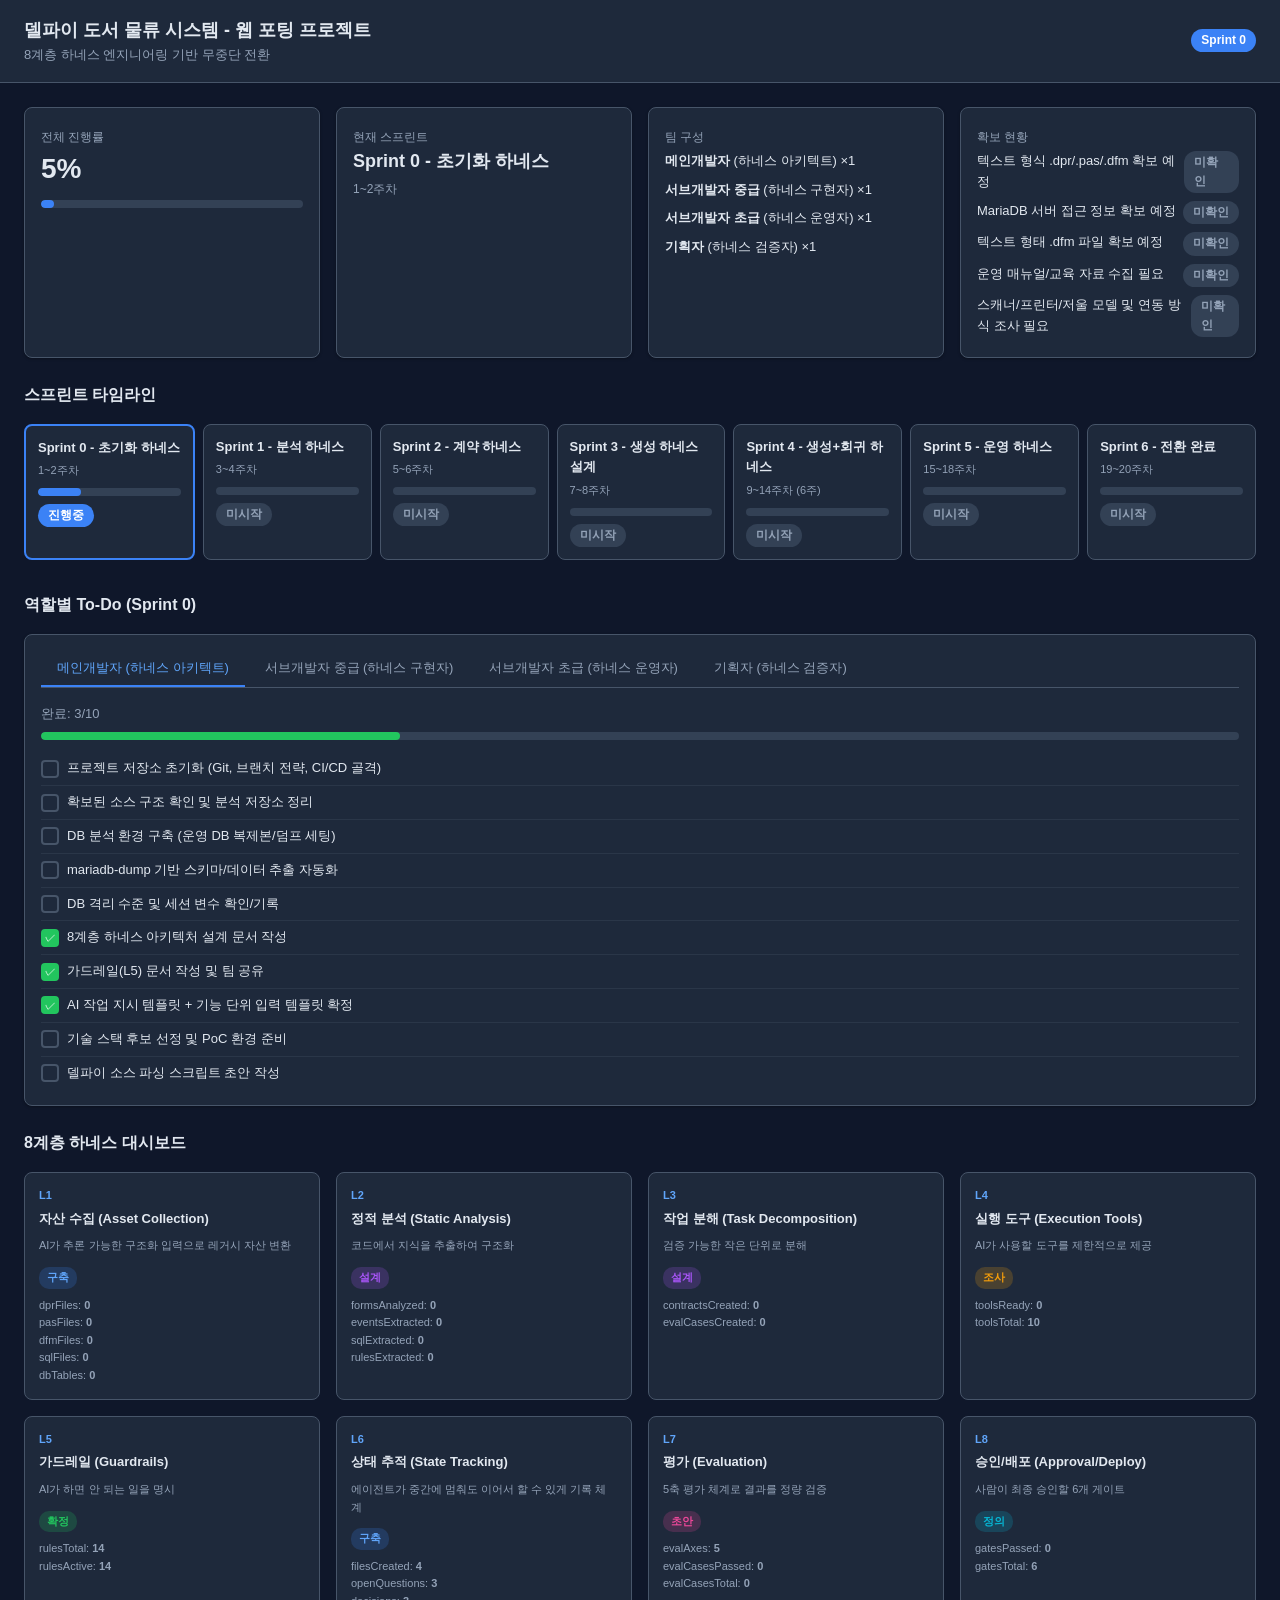
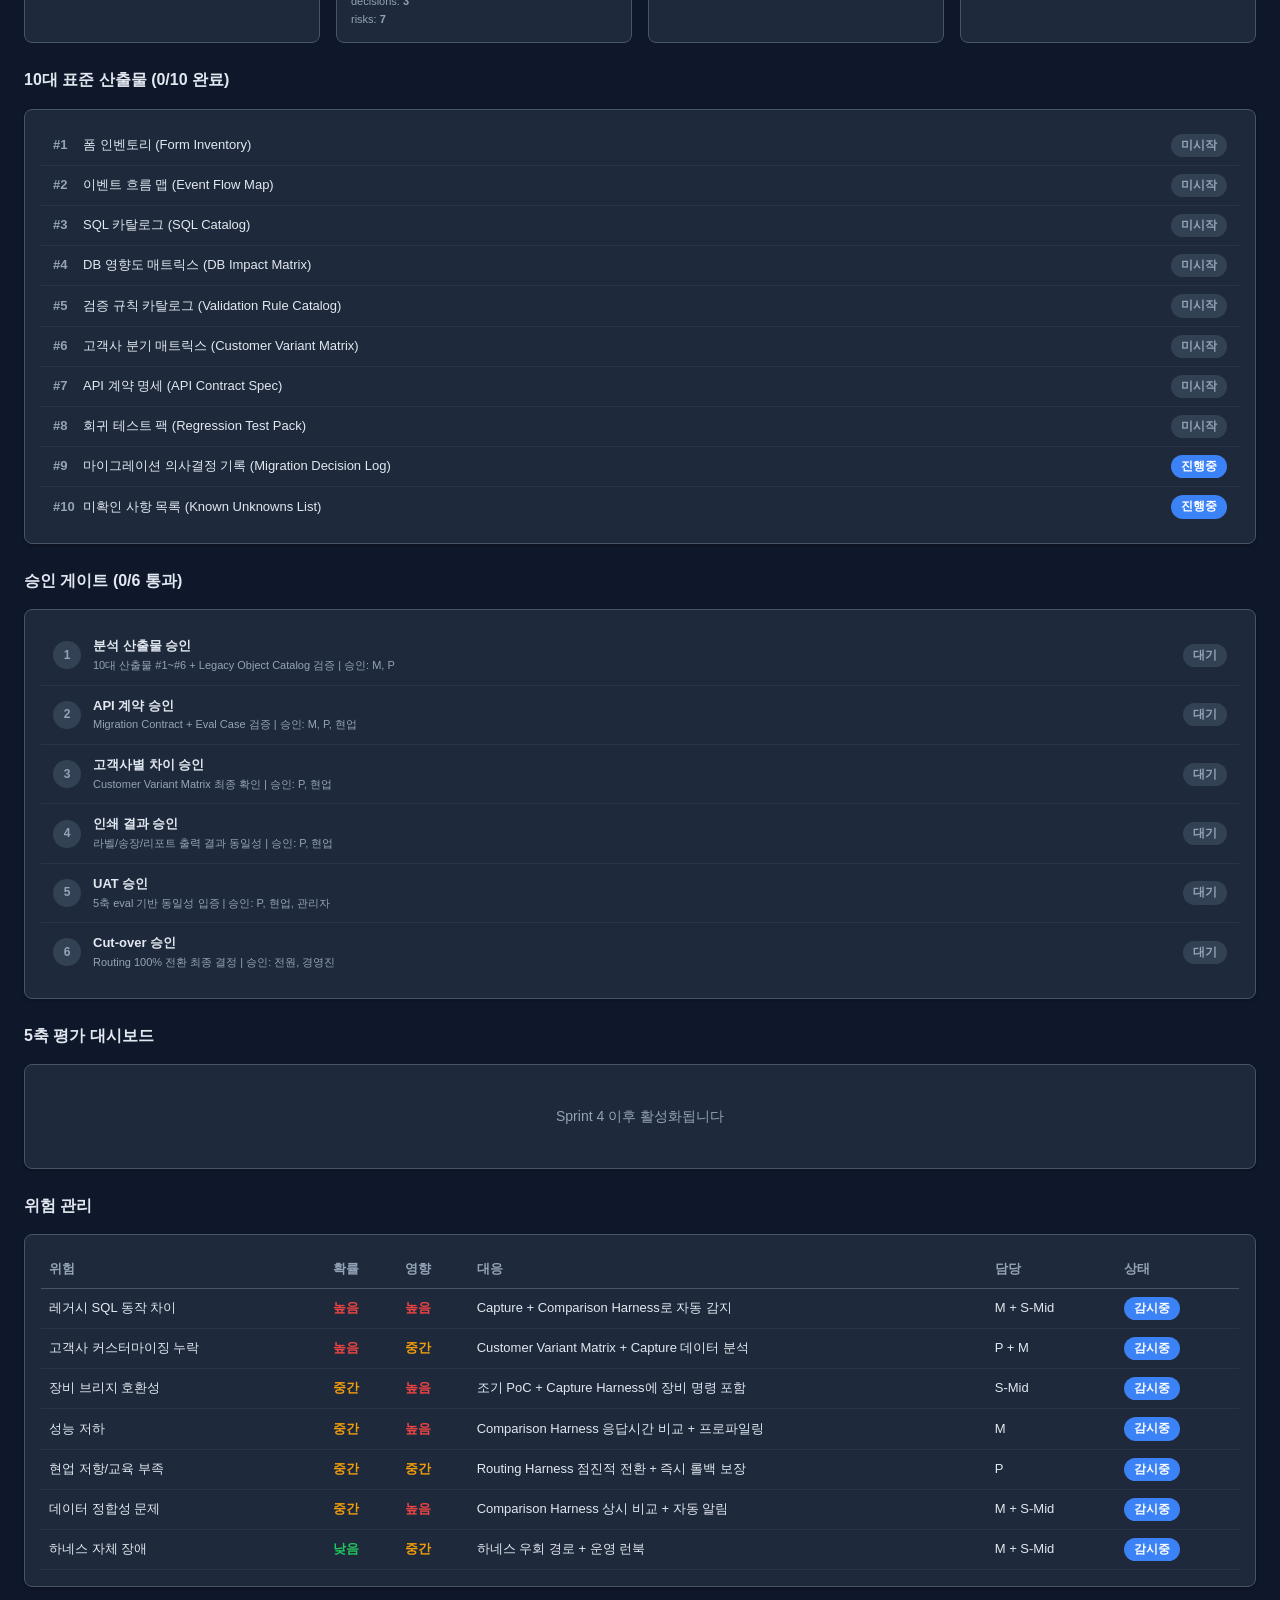
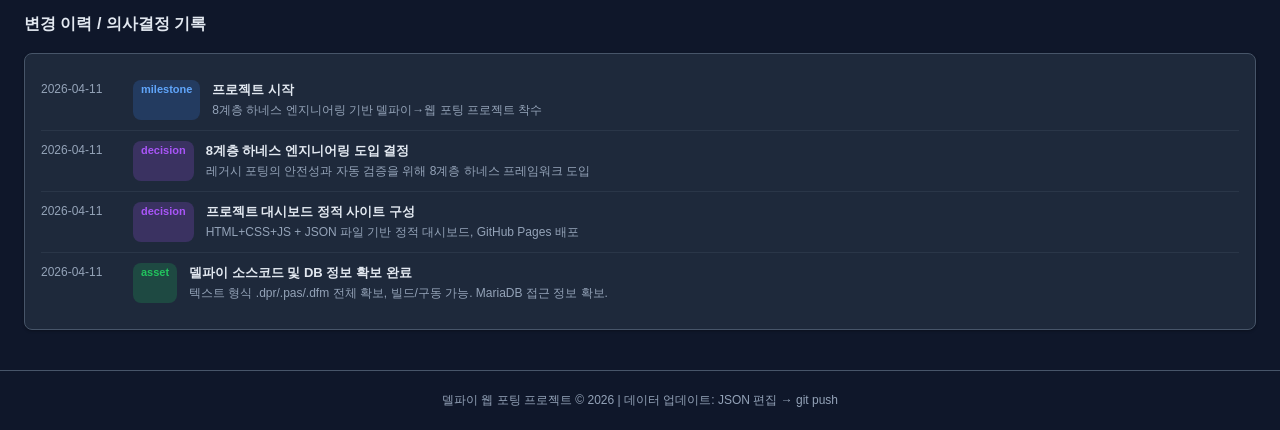
==== index.html @ 84dbacaa "Initial dashboard deployment" ====
<!DOCTYPE html>
<html lang="ko">
<head>
  <meta charset="UTF-8">
  <meta name="viewport" content="width=device-width, initial-scale=1.0">
  <title>델파이 웹 포팅 - 프로젝트 대시보드</title>
  <link rel="stylesheet" href="css/style.css">
</head>
<body>
  <header>
    <div class="container">
      <div>
        <h1>델파이 도서 물류 시스템 - 웹 포팅 프로젝트</h1>
        <div class="subtitle">8계층 하네스 엔지니어링 기반 무중단 전환</div>
      </div>
      <div class="badge badge-progress">Sprint 0</div>
    </div>
  </header>
  <main class="container">
    <div id="app">
      <div style="text-align:center;padding:60px;color:var(--text-muted)">데이터를 불러오는 중...</div>
    </div>
  </main>
  <footer>
    <div class="container">
      델파이 웹 포팅 프로젝트 &copy; 2026 | 데이터 업데이트: JSON 편집 &rarr; git push
    </div>
  </footer>
  <script src="js/app.js"></script>
</body>
</html>
---- css/style.css ----
:root {
  --bg: #0f172a;
  --surface: #1e293b;
  --surface-alt: #334155;
  --border: #475569;
  --text: #e2e8f0;
  --text-muted: #94a3b8;
  --primary: #3b82f6;
  --primary-light: #60a5fa;
  --success: #22c55e;
  --warning: #f59e0b;
  --danger: #ef4444;
  --info: #06b6d4;
  --purple: #a855f7;
  --pink: #ec4899;
  --radius: 8px;
  --shadow: 0 1px 3px rgba(0,0,0,.3);
}

* { margin: 0; padding: 0; box-sizing: border-box; }

body {
  font-family: -apple-system, BlinkMacSystemFont, 'Segoe UI', Roboto, 'Noto Sans KR', sans-serif;
  background: var(--bg);
  color: var(--text);
  line-height: 1.6;
}

.container { max-width: 1400px; margin: 0 auto; padding: 0 24px; }

header {
  background: var(--surface);
  border-bottom: 1px solid var(--border);
  padding: 16px 0;
  position: sticky;
  top: 0;
  z-index: 100;
}

header .container {
  display: flex;
  align-items: center;
  justify-content: space-between;
}

header h1 { font-size: 18px; font-weight: 600; }
header .subtitle { color: var(--text-muted); font-size: 13px; }

.badge {
  display: inline-block;
  padding: 2px 10px;
  border-radius: 12px;
  font-size: 12px;
  font-weight: 600;
}
.badge-progress { background: var(--primary); color: #fff; }
.badge-done { background: var(--success); color: #fff; }
.badge-wait { background: var(--surface-alt); color: var(--text-muted); }
.badge-danger { background: var(--danger); color: #fff; }

.section {
  margin: 24px 0;
}

.section-title {
  font-size: 16px;
  font-weight: 600;
  margin-bottom: 16px;
  display: flex;
  align-items: center;
  gap: 8px;
}

.section-title .icon {
  width: 20px;
  height: 20px;
  border-radius: 4px;
  display: flex;
  align-items: center;
  justify-content: center;
  font-size: 12px;
}

.grid { display: grid; gap: 16px; }
.grid-2 { grid-template-columns: repeat(2, 1fr); }
.grid-3 { grid-template-columns: repeat(3, 1fr); }
.grid-4 { grid-template-columns: repeat(4, 1fr); }

@media (max-width: 1024px) {
  .grid-4 { grid-template-columns: repeat(2, 1fr); }
  .grid-3 { grid-template-columns: repeat(2, 1fr); }
}
@media (max-width: 640px) {
  .grid-4, .grid-3, .grid-2 { grid-template-columns: 1fr; }
}

.card {
  background: var(--surface);
  border: 1px solid var(--border);
  border-radius: var(--radius);
  padding: 16px;
  box-shadow: var(--shadow);
}

.card-header {
  display: flex;
  justify-content: space-between;
  align-items: center;
  margin-bottom: 12px;
}

.card-title { font-size: 14px; font-weight: 600; }
.card-value { font-size: 28px; font-weight: 700; }
.card-label { font-size: 12px; color: var(--text-muted); margin-top: 4px; }

.progress-bar {
  width: 100%;
  height: 8px;
  background: var(--surface-alt);
  border-radius: 4px;
  overflow: hidden;
  margin-top: 8px;
}

.progress-bar .fill {
  height: 100%;
  border-radius: 4px;
  transition: width .3s ease;
}

.progress-bar .fill-primary { background: var(--primary); }
.progress-bar .fill-success { background: var(--success); }
.progress-bar .fill-warning { background: var(--warning); }

/* Sprint Timeline */
.timeline {
  display: flex;
  gap: 8px;
  overflow-x: auto;
  padding-bottom: 8px;
}

.timeline-item {
  flex: 1;
  min-width: 160px;
  background: var(--surface);
  border: 1px solid var(--border);
  border-radius: var(--radius);
  padding: 12px;
  cursor: pointer;
  transition: border-color .2s;
}

.timeline-item:hover { border-color: var(--primary); }
.timeline-item.active { border-color: var(--primary); border-width: 2px; }
.timeline-item.completed { border-color: var(--success); }

.timeline-item .sprint-name { font-size: 13px; font-weight: 600; margin-bottom: 4px; }
.timeline-item .sprint-weeks { font-size: 11px; color: var(--text-muted); }
.timeline-item .sprint-status { font-size: 11px; margin-top: 8px; }

/* Tabs */
.tabs {
  display: flex;
  gap: 4px;
  margin-bottom: 16px;
  border-bottom: 1px solid var(--border);
}

.tab {
  padding: 8px 16px;
  font-size: 13px;
  color: var(--text-muted);
  cursor: pointer;
  border-bottom: 2px solid transparent;
  transition: all .2s;
  background: none;
  border-top: none;
  border-left: none;
  border-right: none;
}

.tab:hover { color: var(--text); }
.tab.active { color: var(--primary-light); border-bottom-color: var(--primary); }

/* Checklist */
.checklist { list-style: none; }

.checklist li {
  display: flex;
  align-items: center;
  gap: 8px;
  padding: 6px 0;
  font-size: 13px;
  border-bottom: 1px solid rgba(71,85,105,.3);
}

.checklist li:last-child { border-bottom: none; }

.check-icon {
  width: 18px;
  height: 18px;
  border-radius: 4px;
  border: 2px solid var(--border);
  display: flex;
  align-items: center;
  justify-content: center;
  flex-shrink: 0;
  font-size: 11px;
}

.check-icon.done {
  background: var(--success);
  border-color: var(--success);
  color: #fff;
}

/* Harness Cards */
.harness-card {
  background: var(--surface);
  border: 1px solid var(--border);
  border-radius: var(--radius);
  padding: 14px;
}

.harness-card .layer-id {
  font-size: 11px;
  font-weight: 700;
  color: var(--primary-light);
  margin-bottom: 4px;
}

.harness-card .layer-name {
  font-size: 13px;
  font-weight: 600;
  margin-bottom: 8px;
}

.harness-card .layer-desc {
  font-size: 11px;
  color: var(--text-muted);
  margin-bottom: 8px;
}

.maturity-badge {
  display: inline-block;
  padding: 2px 8px;
  border-radius: 10px;
  font-size: 11px;
  font-weight: 600;
}

.maturity-설계 { background: rgba(168,85,247,.2); color: var(--purple); }
.maturity-조사 { background: rgba(245,158,11,.2); color: var(--warning); }
.maturity-구축 { background: rgba(59,130,246,.2); color: var(--primary-light); }
.maturity-확정 { background: rgba(34,197,94,.2); color: var(--success); }
.maturity-초안 { background: rgba(236,72,153,.2); color: var(--pink); }
.maturity-정의 { background: rgba(6,182,212,.2); color: var(--info); }
.maturity-세팅 { background: rgba(245,158,11,.2); color: var(--warning); }
.maturity-운영 { background: rgba(34,197,94,.2); color: var(--success); }
.maturity-완료 { background: rgba(34,197,94,.3); color: var(--success); }

/* Deliverables */
.deliverable-item {
  display: flex;
  align-items: center;
  justify-content: space-between;
  padding: 8px 12px;
  border-bottom: 1px solid rgba(71,85,105,.3);
  font-size: 13px;
}

.deliverable-item:last-child { border-bottom: none; }
.deliverable-num { color: var(--text-muted); font-weight: 600; width: 30px; }
.deliverable-name { flex: 1; }
.deliverable-status { font-size: 11px; }

/* Approval Gates */
.gate-item {
  display: flex;
  align-items: center;
  gap: 12px;
  padding: 10px 12px;
  border-bottom: 1px solid rgba(71,85,105,.3);
}

.gate-item:last-child { border-bottom: none; }

.gate-num {
  width: 28px;
  height: 28px;
  border-radius: 50%;
  display: flex;
  align-items: center;
  justify-content: center;
  font-size: 12px;
  font-weight: 700;
  flex-shrink: 0;
}

.gate-wait { background: var(--surface-alt); color: var(--text-muted); }
.gate-pass { background: var(--success); color: #fff; }
.gate-fail { background: var(--danger); color: #fff; }

.gate-info { flex: 1; }
.gate-name { font-size: 13px; font-weight: 600; }
.gate-desc { font-size: 11px; color: var(--text-muted); }

/* Risk Table */
.risk-table { width: 100%; border-collapse: collapse; font-size: 13px; }
.risk-table th { text-align: left; padding: 8px; color: var(--text-muted); font-weight: 600; border-bottom: 1px solid var(--border); }
.risk-table td { padding: 8px; border-bottom: 1px solid rgba(71,85,105,.3); }

.risk-high { color: var(--danger); font-weight: 600; }
.risk-mid { color: var(--warning); font-weight: 600; }
.risk-low { color: var(--success); font-weight: 600; }

/* Eval Dashboard */
.eval-inactive {
  text-align: center;
  padding: 40px;
  color: var(--text-muted);
  font-size: 14px;
}

.eval-grid {
  display: grid;
  grid-template-columns: repeat(5, 1fr);
  gap: 12px;
}

@media (max-width: 768px) {
  .eval-grid { grid-template-columns: repeat(2, 1fr); }
}

.eval-card {
  text-align: center;
  padding: 16px;
  background: var(--surface);
  border: 1px solid var(--border);
  border-radius: var(--radius);
}

.eval-card .eval-value { font-size: 24px; font-weight: 700; margin: 8px 0; }

/* Timeline Log */
.log-item {
  display: flex;
  gap: 12px;
  padding: 10px 0;
  border-bottom: 1px solid rgba(71,85,105,.3);
}

.log-item:last-child { border-bottom: none; }

.log-date {
  font-size: 12px;
  color: var(--text-muted);
  white-space: nowrap;
  width: 80px;
  flex-shrink: 0;
}

.log-type {
  font-size: 11px;
  padding: 1px 8px;
  border-radius: 8px;
  font-weight: 600;
  flex-shrink: 0;
}

.log-type-milestone { background: rgba(59,130,246,.2); color: var(--primary-light); }
.log-type-decision { background: rgba(168,85,247,.2); color: var(--purple); }
.log-type-asset { background: rgba(34,197,94,.2); color: var(--success); }

.log-content { font-size: 13px; }
.log-title { font-weight: 600; }
.log-desc { color: var(--text-muted); font-size: 12px; }

footer {
  margin-top: 40px;
  padding: 20px 0;
  border-top: 1px solid var(--border);
  text-align: center;
  color: var(--text-muted);
  font-size: 12px;
}
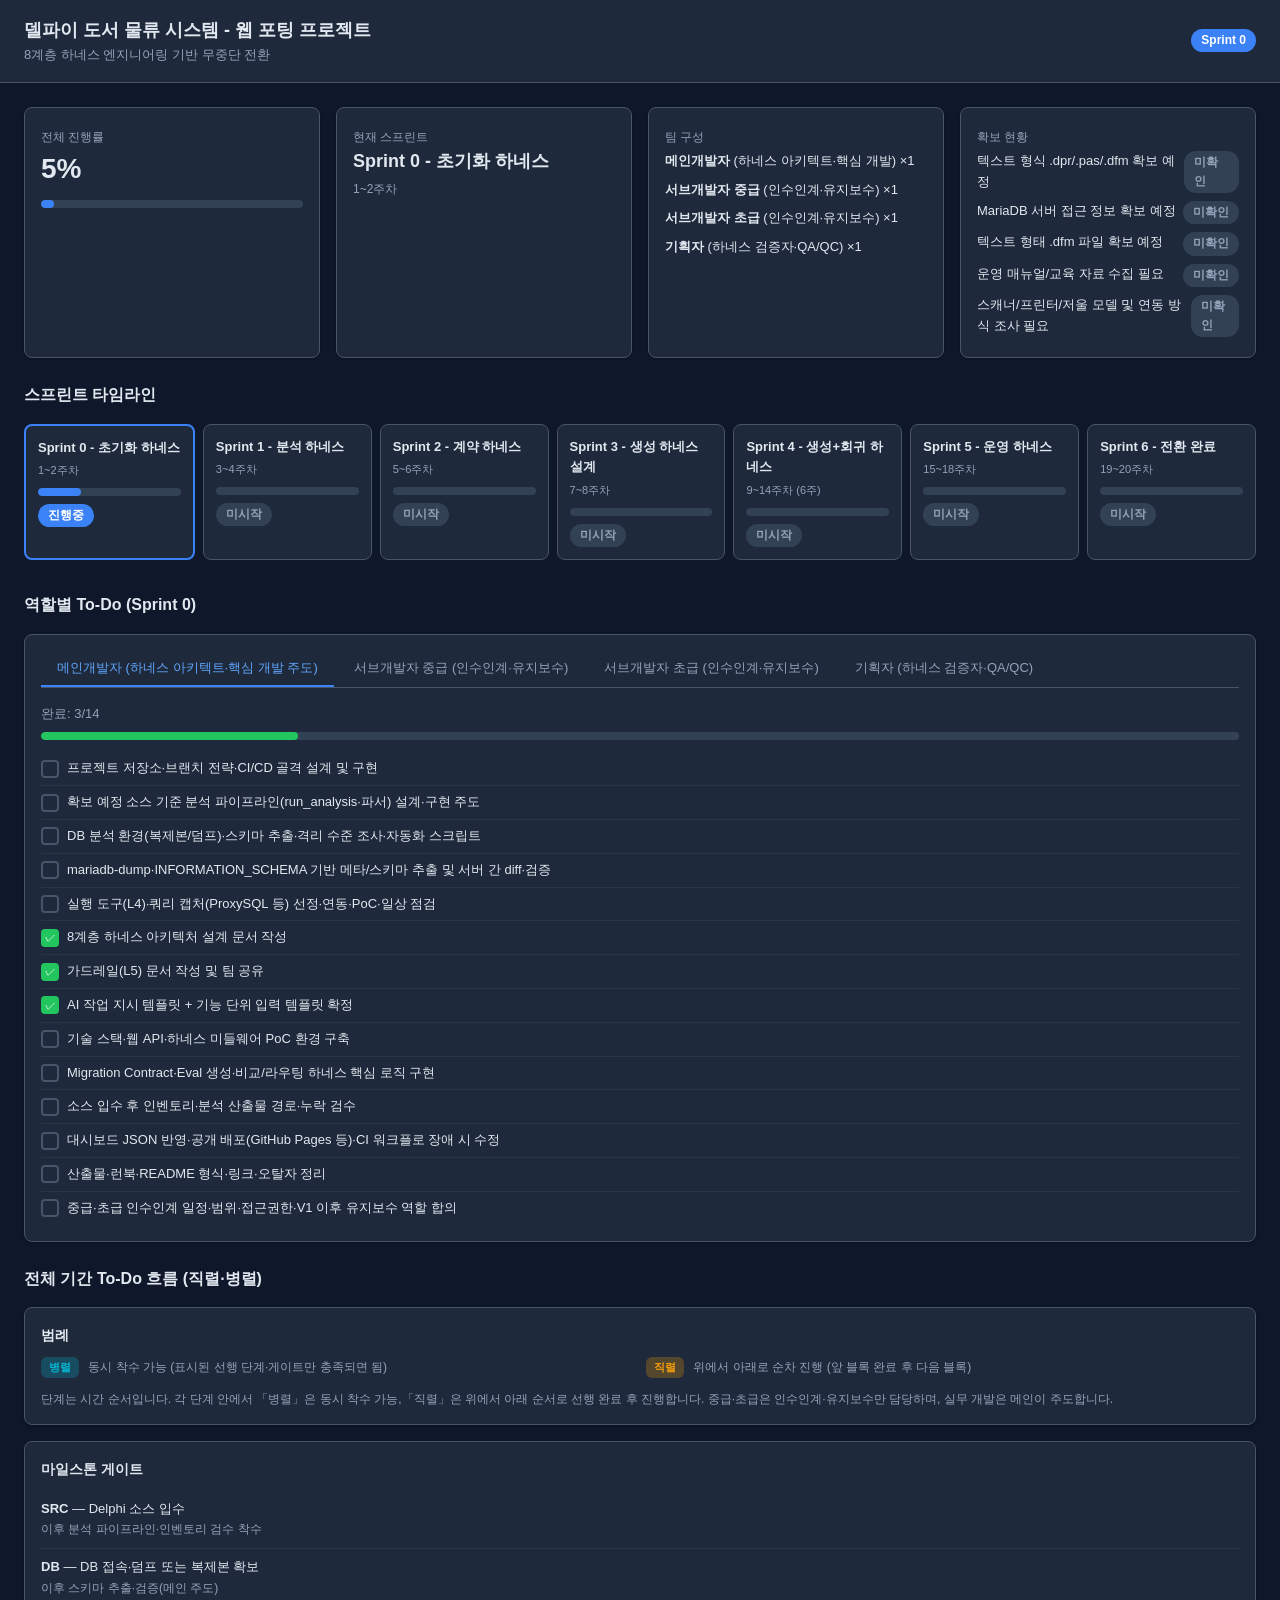
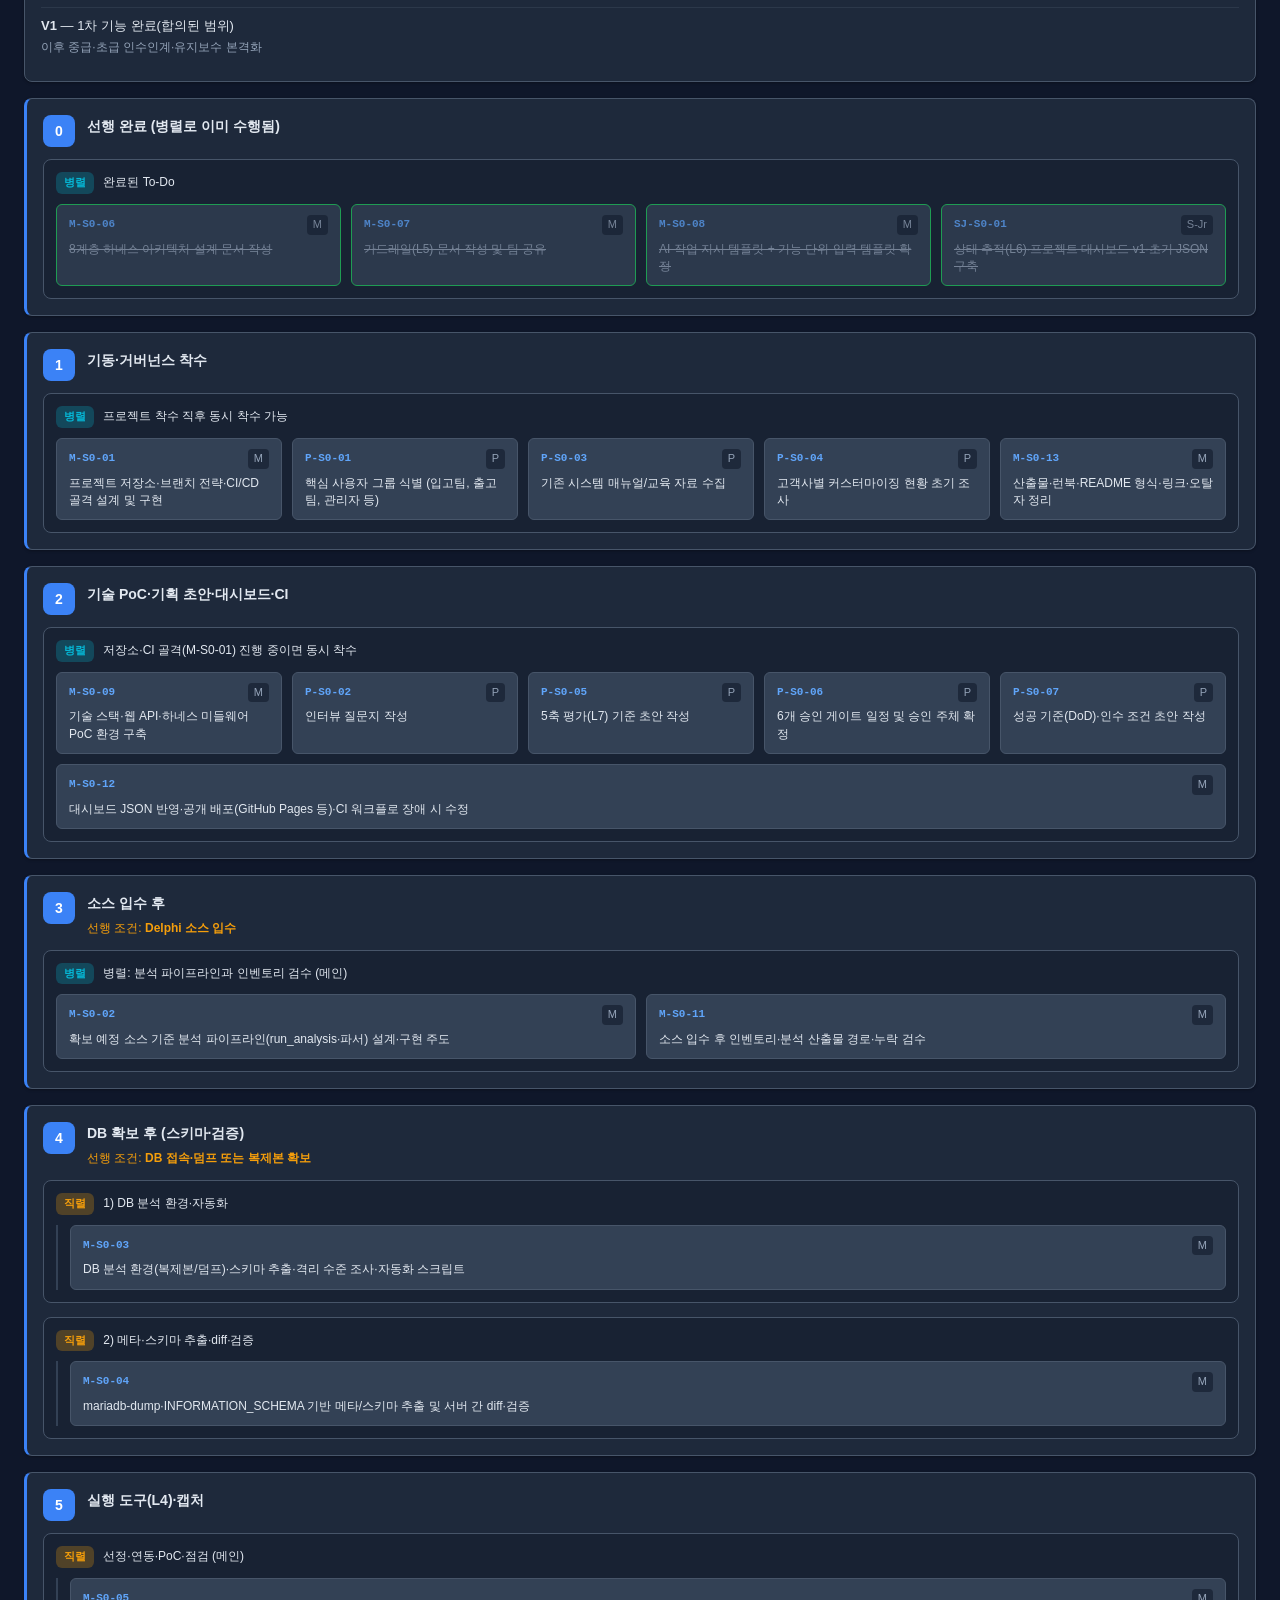
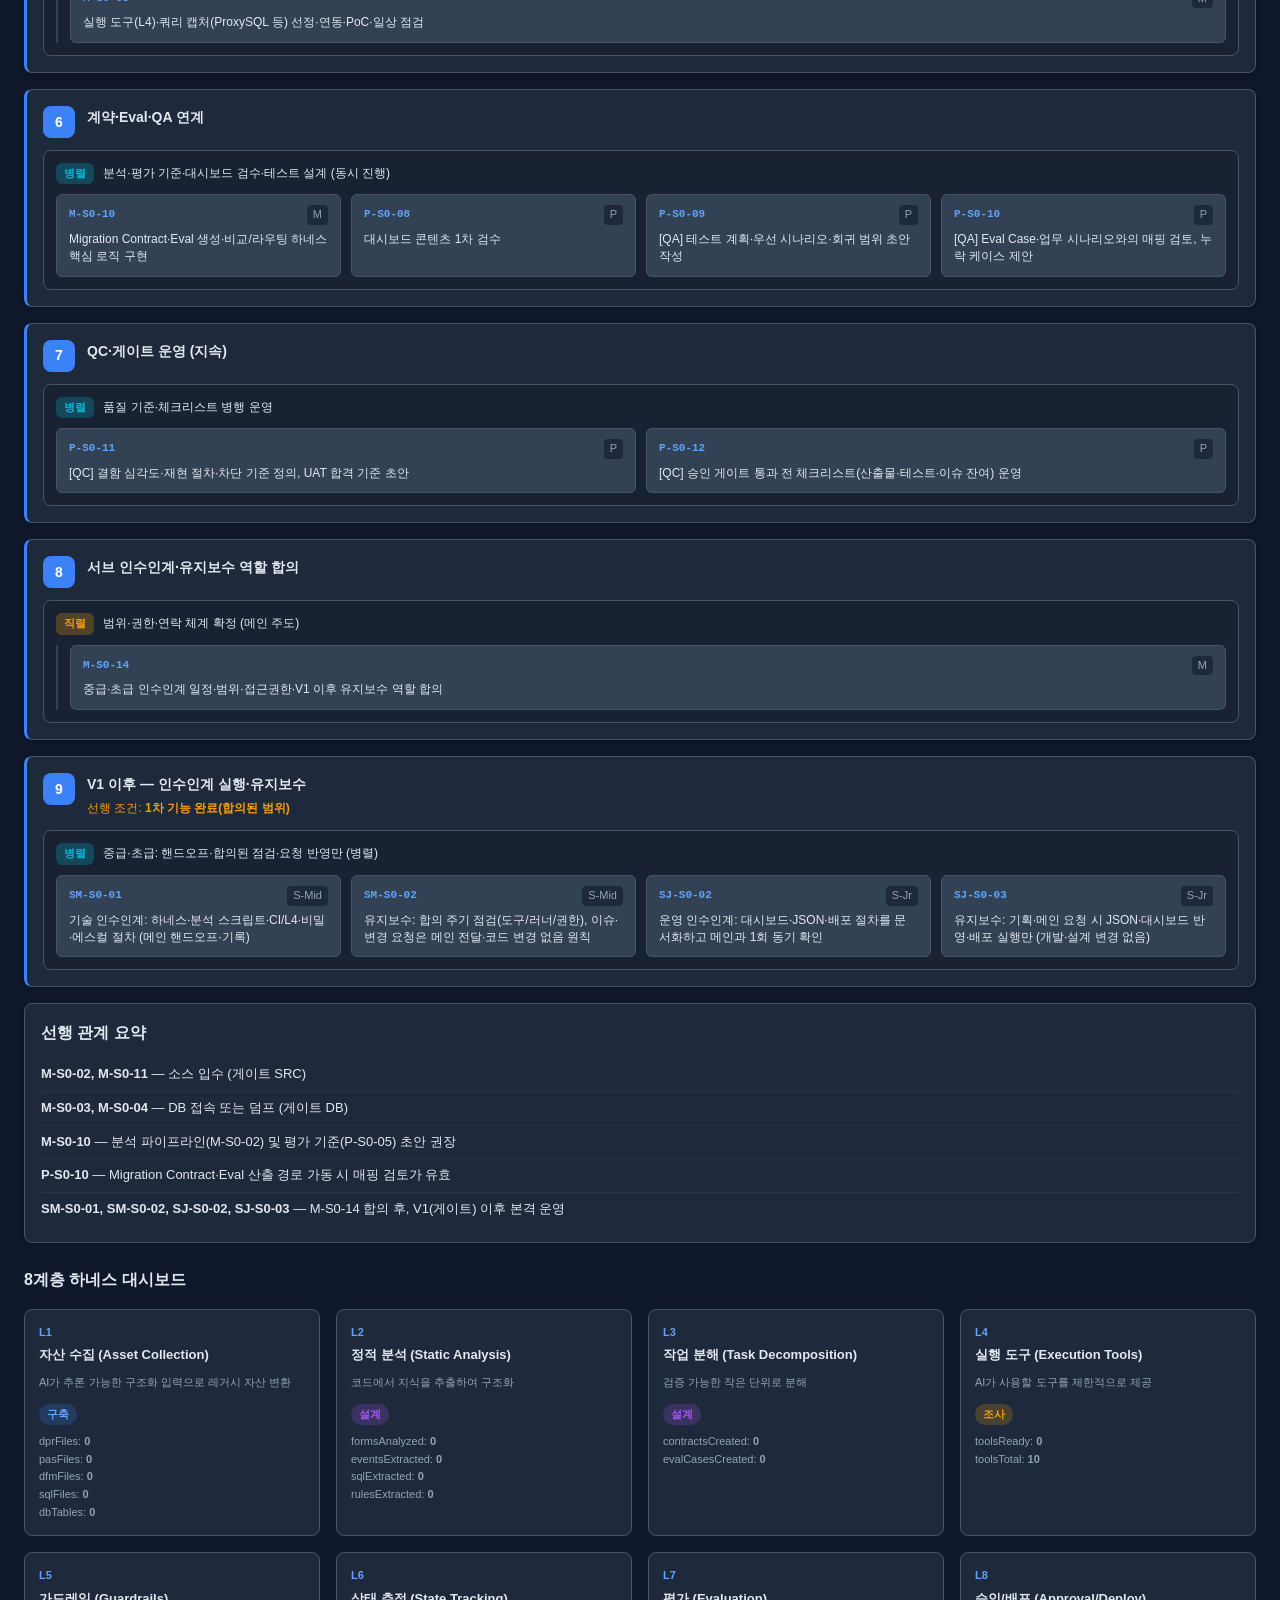
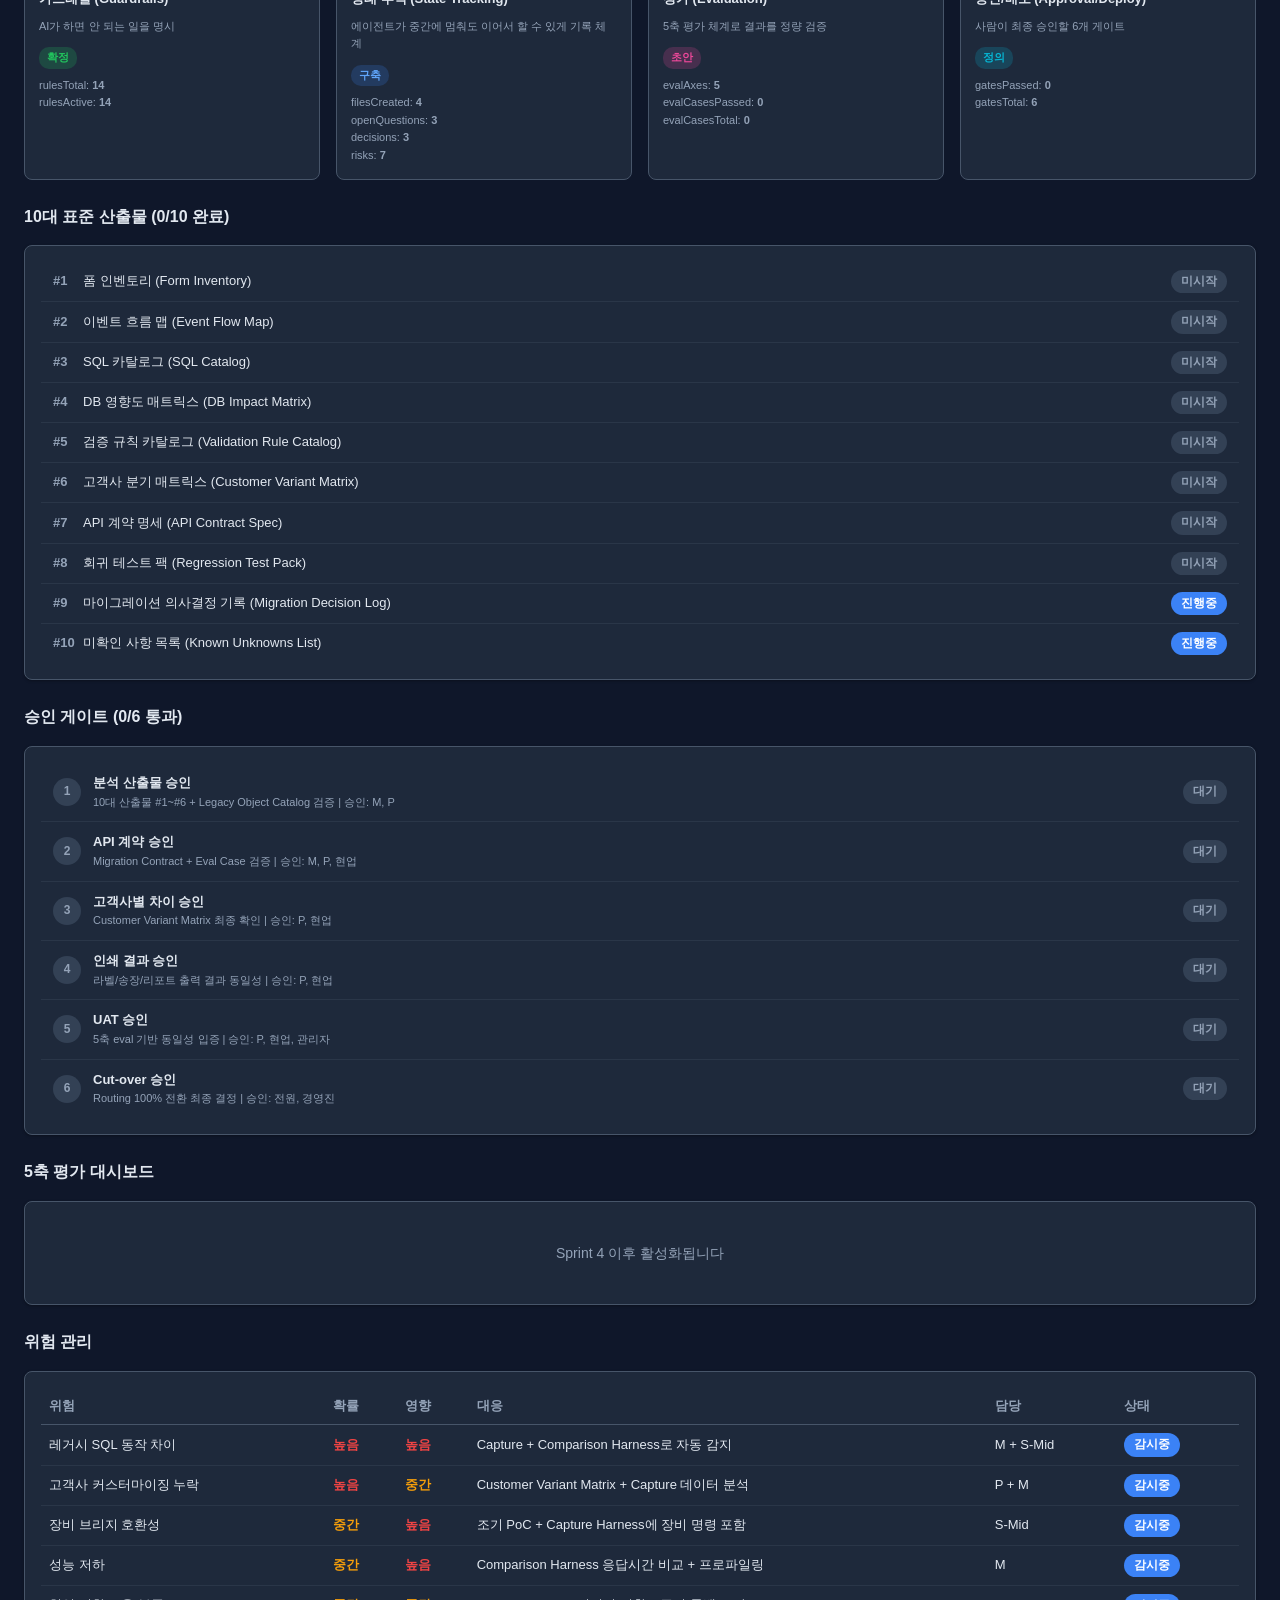
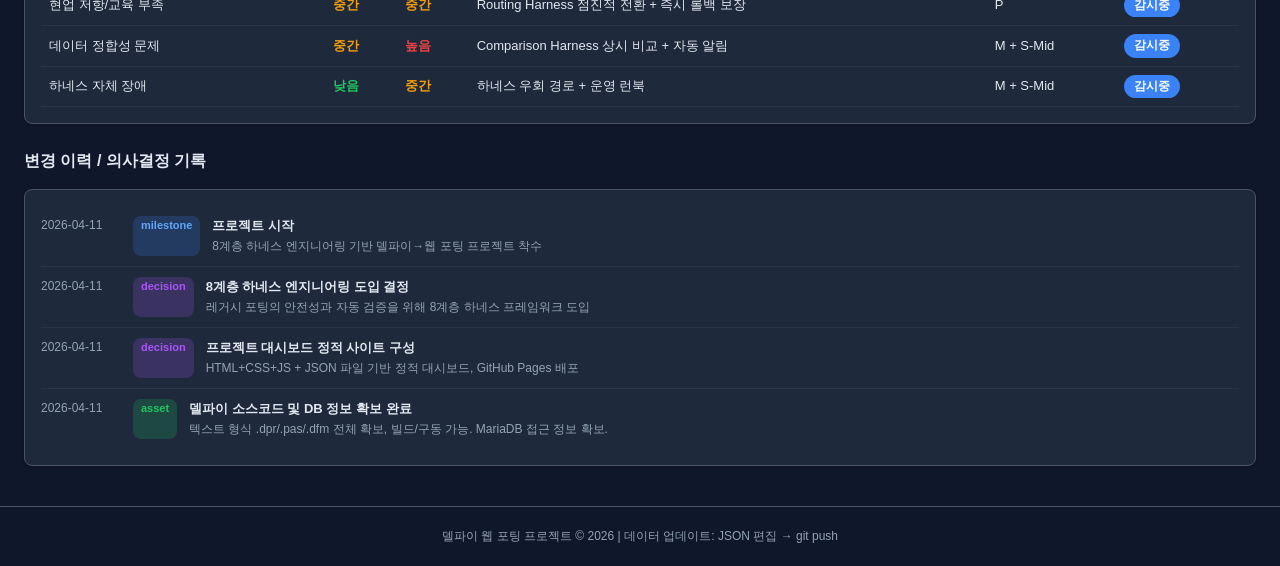
==== commit 0c0486a3: "Dashboard update: 2026-04-13 10:32:12" ====
--- a/index.html
+++ b/index.html
@@ -4,6 +4,17 @@
   <meta charset="UTF-8">
   <meta name="viewport" content="width=device-width, initial-scale=1.0">
   <title>델파이 웹 포팅 - 프로젝트 대시보드</title>
+  <script>
+  (function () {
+    var p = location.pathname;
+    if (/\/[^/]+\.html?$/i.test(p)) p = p.replace(/\/[^/]+$/, '/');
+    else if (!p.endsWith('/')) p += '/';
+    var b = document.createElement('base');
+    b.href = location.origin + p;
+    var cur = document.currentScript;
+    cur.parentNode.insertBefore(b, cur.nextSibling);
+  })();
+  </script>
   <link rel="stylesheet" href="css/style.css">
 </head>
 <body>
--- a/css/style.css
+++ b/css/style.css
@@ -385,3 +385,116 @@
   color: var(--text-muted);
   font-size: 12px;
 }
+
+/* 전체 To-Do 흐름 (직렬·병렬) */
+.flow-legend { margin-bottom: 16px; }
+.flow-legend-title { font-weight: 600; margin-bottom: 10px; font-size: 14px; }
+.flow-legend-grid {
+  display: grid;
+  grid-template-columns: repeat(2, 1fr);
+  gap: 12px;
+  font-size: 12px;
+  color: var(--text-muted);
+}
+@media (max-width: 768px) {
+  .flow-legend-grid { grid-template-columns: 1fr; }
+}
+.flow-desc { margin-top: 12px; font-size: 12px; color: var(--text-muted); line-height: 1.5; }
+
+.flow-badge {
+  display: inline-block;
+  padding: 2px 8px;
+  border-radius: 6px;
+  font-size: 11px;
+  font-weight: 700;
+  margin-right: 6px;
+  vertical-align: middle;
+}
+.flow-badge-parallel { background: rgba(6,182,212,.25); color: var(--info); }
+.flow-badge-serial { background: rgba(245,158,11,.25); color: var(--warning); }
+
+.flow-gates { margin-bottom: 16px; }
+.flow-gates-title { font-weight: 600; margin-bottom: 10px; font-size: 14px; }
+.flow-gates-list { list-style: none; font-size: 13px; }
+.flow-gates-list li { padding: 8px 0; border-bottom: 1px solid rgba(71,85,105,.35); }
+.flow-gates-list li:last-child { border-bottom: none; }
+.flow-gate-note { font-size: 12px; color: var(--text-muted); }
+
+.flow-timeline { display: flex; flex-direction: column; gap: 16px; }
+
+.flow-phase { border-left: 3px solid var(--primary); }
+.flow-phase-head {
+  display: flex;
+  gap: 12px;
+  align-items: flex-start;
+  margin-bottom: 12px;
+}
+.flow-phase-order {
+  flex-shrink: 0;
+  width: 32px;
+  height: 32px;
+  border-radius: 8px;
+  background: var(--primary);
+  color: #fff;
+  font-weight: 700;
+  font-size: 14px;
+  display: flex;
+  align-items: center;
+  justify-content: center;
+}
+.flow-phase-name { font-weight: 600; font-size: 14px; }
+.flow-phase-gate { font-size: 12px; color: var(--warning); margin-top: 4px; }
+
+.flow-phases-stages { display: flex; flex-direction: column; gap: 14px; }
+
+.flow-stage { border: 1px solid var(--border); border-radius: var(--radius); padding: 12px; background: rgba(15,23,42,.4); }
+.flow-stage-head { margin-bottom: 10px; font-size: 12px; color: var(--text-muted); }
+.flow-stage-label { color: var(--text); font-weight: 500; }
+
+.flow-stage-parallel .flow-task-row {
+  display: flex;
+  flex-wrap: wrap;
+  gap: 10px;
+}
+.flow-stage-serial .flow-task-row {
+  display: flex;
+  flex-direction: column;
+  gap: 8px;
+  position: relative;
+  padding-left: 12px;
+  border-left: 2px solid var(--surface-alt);
+}
+
+.flow-task {
+  flex: 1 1 220px;
+  min-width: 180px;
+  padding: 10px 12px;
+  border-radius: 6px;
+  background: var(--surface-alt);
+  border: 1px solid var(--border);
+  font-size: 12px;
+}
+.flow-stage-serial .flow-task { flex: none; min-width: 0; }
+.flow-task-done { opacity: 0.75; border-color: var(--success); }
+.flow-task-done .flow-task-title { text-decoration: line-through; color: var(--text-muted); }
+
+.flow-task-meta {
+  display: flex;
+  justify-content: space-between;
+  align-items: center;
+  margin-bottom: 6px;
+  font-size: 11px;
+}
+.flow-task-id { color: var(--primary-light); font-weight: 600; font-family: ui-monospace, monospace; }
+.flow-task-role {
+  background: var(--surface);
+  padding: 1px 6px;
+  border-radius: 4px;
+  color: var(--text-muted);
+}
+.flow-task-title { line-height: 1.45; }
+
+.flow-deps { margin-top: 16px; }
+.flow-deps-list { list-style: none; font-size: 13px; }
+.flow-deps-list li { padding: 6px 0; border-bottom: 1px solid rgba(71,85,105,.25); }
+.flow-deps-list li:last-child { border-bottom: none; }
